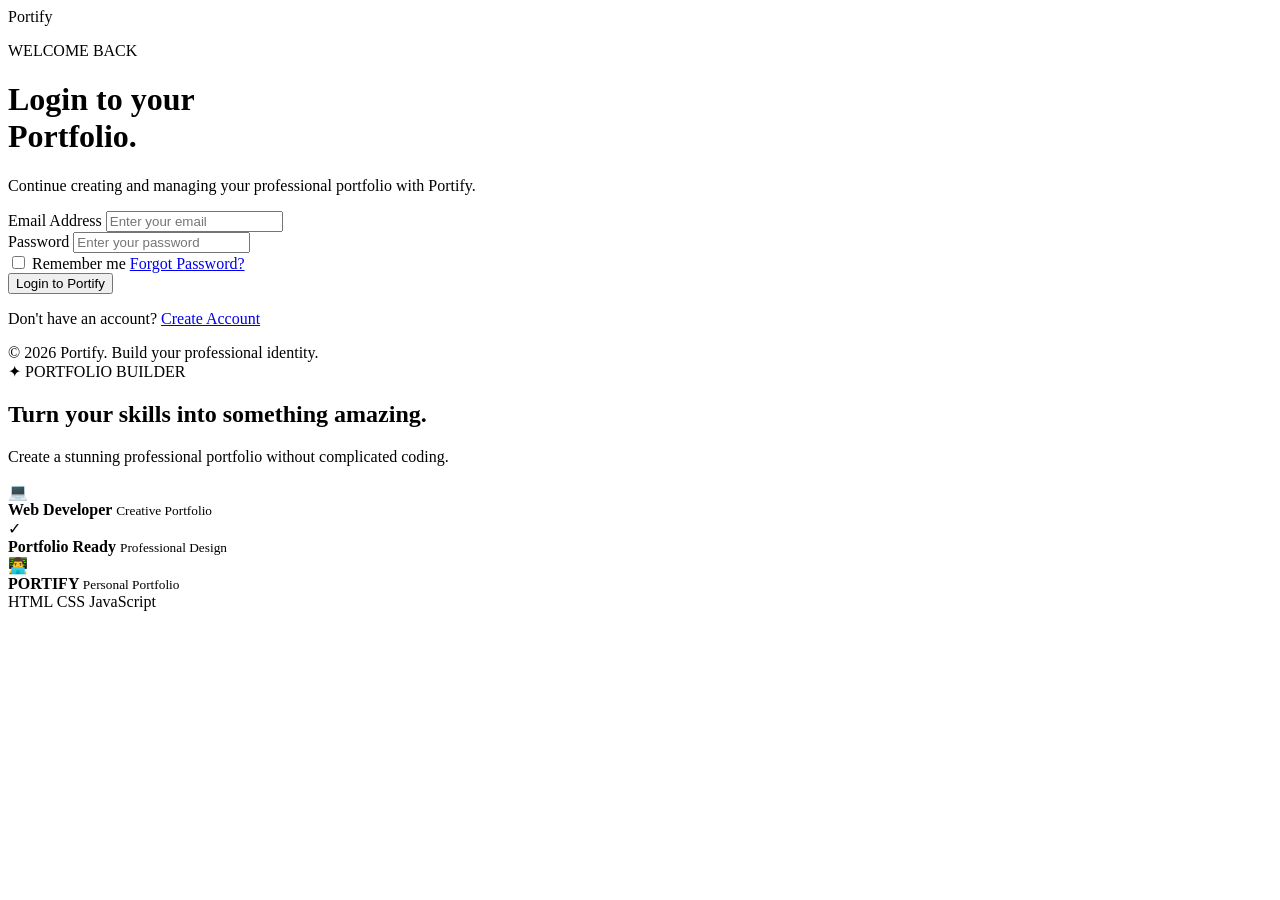
==== login.html @ 172eff01 "initial portfolio generator project" ====
<!DOCTYPE html>
<html lang="en">

<head>

    <meta charset="UTF-8">

    <meta name="viewport"
          content="width=device-width, initial-scale=1.0">

    <title>Login - Portify</title>

    <link rel="stylesheet" href="css/login.css">

</head>

<body>

    <div class="login-page">

        <!-- LEFT SIDE -->

        <div class="login-left">

            <div class="brand">
                <span>Port</span>ify
            </div>

            <div class="login-content">

                <p class="small-title">
                    WELCOME BACK
                </p>

                <h1>
                    Login to your<br>
                    <span>Portfolio.</span>
                </h1>

                <p class="description">
                    Continue creating and managing
                    your professional portfolio with Portify.
                </p>


                <form id="loginForm">

                    <div class="input-group">

                        <label for="email">
                            Email Address
                        </label>

                        <input
                            type="email"
                            id="email"
                            placeholder="Enter your email"
                            required>

                    </div>


                    <div class="input-group">

                        <label for="password">
                            Password
                        </label>

                        <input
                            type="password"
                            id="password"
                            placeholder="Enter your password"
                            required>

                    </div>


                    <div class="form-options">

                        <label class="remember">

                            <input
                                type="checkbox"
                                id="remember">

                            <span>
                                Remember me
                            </span>

                        </label>

                        <a href="#">
                            Forgot Password?
                        </a>

                    </div>


                    <button
                        type="submit"
                        class="login-btn">

                        Login to Portify

                    </button>

                </form>


                <p class="register-text">

                    Don't have an account?

                    <a href="register.html">
                        Create Account
                    </a>

                </p>

            </div>


            <div class="bottom-text">

                © 2026 Portify. Build your professional identity.

            </div>

        </div>


        <!-- RIGHT SIDE -->

        <div class="login-right">

            <div class="glow glow-one"></div>

            <div class="glow glow-two"></div>


            <div class="showcase">

                <div class="showcase-tag">
                    ✦ PORTFOLIO BUILDER
                </div>

                <h2>
                    Turn your skills into
                    <span>something amazing.</span>
                </h2>

                <p>
                    Create a stunning professional portfolio
                    without complicated coding.
                </p>


                <div class="floating-card card-one">

                    <div class="card-icon">
                        💻
                    </div>

                    <div>
                        <strong>
                            Web Developer
                        </strong>

                        <small>
                            Creative Portfolio
                        </small>
                    </div>

                </div>


                <div class="floating-card card-two">

                    <div class="mini-circle">
                        ✓
                    </div>

                    <div>
                        <strong>
                            Portfolio Ready
                        </strong>

                        <small>
                            Professional Design
                        </small>
                    </div>

                </div>


                <div class="main-showcase-card">

                    <div class="showcase-top">

                        <div class="profile-mini">
                            👨‍💻
                        </div>

                        <div>

                            <strong>
                                PORTIFY
                            </strong>

                            <small>
                                Personal Portfolio
                            </small>

                        </div>

                    </div>


                    <div class="showcase-line large"></div>

                    <div class="showcase-line"></div>

                    <div class="showcase-line short"></div>


                    <div class="skill-row">

                        <span>HTML</span>
                        <span>CSS</span>
                        <span>JavaScript</span>

                    </div>

                </div>

            </div>

        </div>

    </div>


    <script>

        const loginForm =
            document.getElementById("loginForm");


        loginForm.addEventListener(
            "submit",
            function(event) {

                event.preventDefault();


                const email =
                    document.getElementById("email").value.trim();

                const password =
                    document.getElementById("password").value.trim();


                if (!email || !password) {

                    alert("Please enter email and password.");

                    return;

                }


                /*
                    Demo Login

                    Store user email locally
                    and move to dashboard.
                */

                localStorage.setItem(
                    "portifyUser",
                    email.split("@")[0]
                );


                window.location.href =
                    "dashboard.html";

            }
        );

    </script>

</body>

</html>
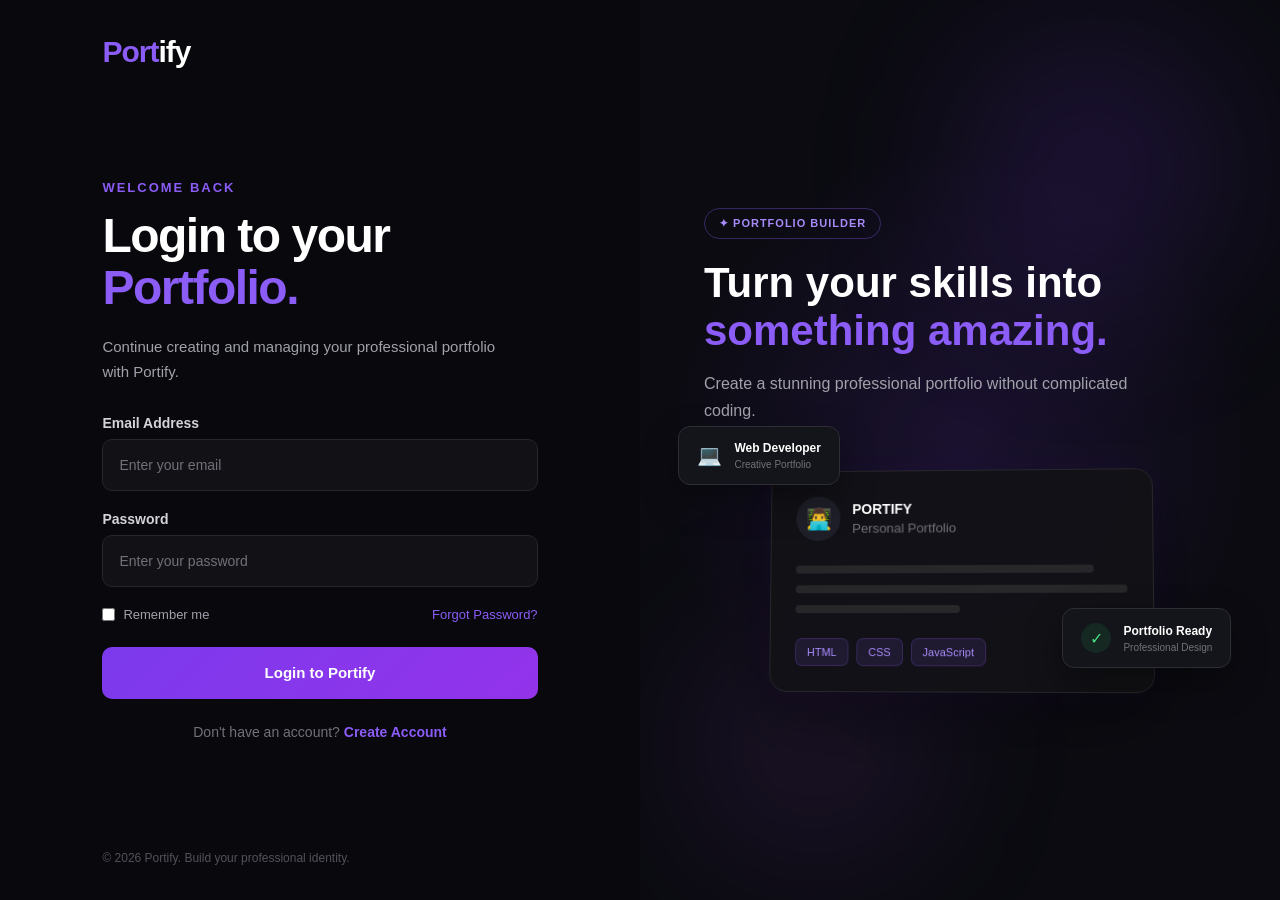
==== commit 3f5ec8af: "Updated login and register pages" ====
--- a/login.html
+++ b/login.html
@@ -10,7 +10,7 @@
 
     <title>Login - Portify</title>
 
-    <link rel="stylesheet" href="css/login.css">
+    <link rel="stylesheet" href="css/auth.css">
 
 </head>
 
--- a/css/auth.css
+++ b/css/auth.css
@@ -0,0 +1,492 @@
+/* ================================
+   PORTIFY AUTHENTICATION STYLES
+   Login + Register
+================================ */
+
+* {
+    margin: 0;
+    padding: 0;
+    box-sizing: border-box;
+}
+
+body {
+    font-family: Arial, Helvetica, sans-serif;
+    background: #08080d;
+    color: #ffffff;
+    min-height: 100vh;
+}
+
+.login-page {
+    min-height: 100vh;
+    display: flex;
+    background: #08080d;
+}
+
+/* ================================
+   LEFT SIDE
+================================ */
+
+.login-left {
+    width: 50%;
+    min-height: 100vh;
+    padding: 35px 8%;
+    display: flex;
+    flex-direction: column;
+    justify-content: space-between;
+    position: relative;
+    z-index: 2;
+}
+
+.brand {
+    font-size: 30px;
+    font-weight: 800;
+    letter-spacing: -1px;
+}
+
+.brand span {
+    color: #8b5cf6;
+}
+
+.login-content {
+    width: 100%;
+    max-width: 470px;
+    margin: auto 0;
+}
+
+.small-title {
+    color: #8b5cf6;
+    font-size: 13px;
+    font-weight: 700;
+    letter-spacing: 2px;
+    margin-bottom: 15px;
+}
+
+.login-content h1 {
+    font-size: 48px;
+    line-height: 1.08;
+    margin-bottom: 20px;
+    letter-spacing: -1.5px;
+}
+
+.login-content h1 span {
+    color: #8b5cf6;
+}
+
+.description {
+    color: #a1a1aa;
+    font-size: 15px;
+    line-height: 1.7;
+    margin-bottom: 30px;
+    max-width: 420px;
+}
+
+/* ================================
+   FORM
+================================ */
+
+.input-group {
+    margin-bottom: 20px;
+}
+
+.input-group label {
+    display: block;
+    color: #d4d4d8;
+    font-size: 14px;
+    font-weight: 600;
+    margin-bottom: 8px;
+}
+
+.input-group input {
+    width: 100%;
+    height: 52px;
+    padding: 0 16px;
+    border: 1px solid #27272a;
+    border-radius: 10px;
+    background: #111116;
+    color: #ffffff;
+    outline: none;
+    font-size: 14px;
+    transition: 0.3s;
+}
+
+.input-group input::placeholder {
+    color: #71717a;
+}
+
+.input-group input:focus {
+    border-color: #8b5cf6;
+    box-shadow: 0 0 0 3px rgba(139, 92, 246, 0.12);
+}
+
+/* ================================
+   OPTIONS
+================================ */
+
+.form-options {
+    display: flex;
+    justify-content: space-between;
+    align-items: center;
+    margin: 5px 0 25px;
+    font-size: 13px;
+}
+
+.remember {
+    display: flex;
+    align-items: center;
+    gap: 8px;
+    color: #a1a1aa;
+    cursor: pointer;
+}
+
+.remember input {
+    accent-color: #8b5cf6;
+}
+
+.form-options a {
+    color: #8b5cf6;
+    text-decoration: none;
+}
+
+.form-options a:hover {
+    color: #a78bfa;
+}
+
+/* ================================
+   BUTTON
+================================ */
+
+.login-btn {
+    width: 100%;
+    height: 52px;
+    border: none;
+    border-radius: 10px;
+    background: linear-gradient(
+        135deg,
+        #7c3aed,
+        #9333ea
+    );
+    color: white;
+    font-size: 15px;
+    font-weight: 700;
+    cursor: pointer;
+    transition: 0.3s;
+}
+
+.login-btn:hover {
+    transform: translateY(-2px);
+    box-shadow: 0 12px 30px rgba(124, 58, 237, 0.3);
+}
+
+.login-btn:active {
+    transform: translateY(0);
+}
+
+/* ================================
+   REGISTER TEXT
+================================ */
+
+.register-text {
+    text-align: center;
+    color: #71717a;
+    font-size: 14px;
+    margin-top: 25px;
+}
+
+.register-text a {
+    color: #8b5cf6;
+    font-weight: 600;
+    text-decoration: none;
+}
+
+.register-text a:hover {
+    color: #a78bfa;
+}
+
+/* ================================
+   BOTTOM TEXT
+================================ */
+
+.bottom-text {
+    color: #52525b;
+    font-size: 12px;
+}
+
+/* ================================
+   RIGHT SIDE
+================================ */
+
+.login-right {
+    width: 50%;
+    min-height: 100vh;
+    position: relative;
+    overflow: hidden;
+    background:
+        radial-gradient(
+            circle at 50% 50%,
+            rgba(124, 58, 237, 0.14),
+            transparent 55%
+        ),
+        #0b0b11;
+    display: flex;
+    align-items: center;
+    justify-content: center;
+}
+
+/* Glow */
+
+.glow {
+    position: absolute;
+    border-radius: 50%;
+    filter: blur(80px);
+    pointer-events: none;
+}
+
+.glow-one {
+    width: 250px;
+    height: 250px;
+    background: rgba(124, 58, 237, 0.18);
+    top: 5%;
+    right: 10%;
+}
+
+.glow-two {
+    width: 220px;
+    height: 220px;
+    background: rgba(168, 85, 247, 0.12);
+    bottom: 5%;
+    left: 10%;
+}
+
+/* ================================
+   SHOWCASE
+================================ */
+
+.showcase {
+    width: 80%;
+    max-width: 570px;
+    position: relative;
+    z-index: 2;
+}
+
+.showcase-tag {
+    display: inline-block;
+    padding: 8px 14px;
+    border: 1px solid rgba(139, 92, 246, 0.35);
+    border-radius: 30px;
+    color: #a78bfa;
+    font-size: 11px;
+    font-weight: 700;
+    letter-spacing: 1px;
+    margin-bottom: 20px;
+}
+
+.showcase h2 {
+    font-size: 42px;
+    line-height: 1.15;
+    margin-bottom: 15px;
+}
+
+.showcase h2 span {
+    color: #8b5cf6;
+}
+
+.showcase > p {
+    color: #a1a1aa;
+    line-height: 1.7;
+    max-width: 450px;
+}
+
+/* ================================
+   MAIN CARD
+================================ */
+
+.main-showcase-card {
+    width: 75%;
+    margin: 45px auto 0;
+    padding: 25px;
+    border: 1px solid #27272a;
+    border-radius: 18px;
+    background: rgba(17, 17, 22, 0.9);
+    box-shadow:
+        0 25px 70px rgba(0, 0, 0, 0.45),
+        0 0 40px rgba(124, 58, 237, 0.08);
+    transform: perspective(900px) rotateX(3deg) rotateY(-3deg);
+}
+
+.showcase-top {
+    display: flex;
+    align-items: center;
+    gap: 12px;
+    margin-bottom: 25px;
+}
+
+.profile-mini {
+    width: 45px;
+    height: 45px;
+    display: flex;
+    align-items: center;
+    justify-content: center;
+    border-radius: 50%;
+    background: #1f1f29;
+    font-size: 21px;
+}
+
+.showcase-top strong {
+    display: block;
+    font-size: 14px;
+}
+
+.showcase-top small {
+    display: block;
+    color: #71717a;
+    margin-top: 4px;
+}
+
+.showcase-line {
+    height: 8px;
+    background: #27272a;
+    border-radius: 10px;
+    margin-bottom: 12px;
+}
+
+.showcase-line.large {
+    width: 90%;
+}
+
+.showcase-line.short {
+    width: 50%;
+}
+
+.skill-row {
+    display: flex;
+    gap: 8px;
+    margin-top: 25px;
+    flex-wrap: wrap;
+}
+
+.skill-row span {
+    padding: 7px 11px;
+    border-radius: 7px;
+    background: rgba(139, 92, 246, 0.12);
+    border: 1px solid rgba(139, 92, 246, 0.2);
+    color: #a78bfa;
+    font-size: 11px;
+}
+
+/* ================================
+   FLOATING CARDS
+================================ */
+
+.floating-card {
+    position: absolute;
+    display: flex;
+    align-items: center;
+    gap: 12px;
+    padding: 14px 18px;
+    background: #14141b;
+    border: 1px solid #2d2d35;
+    border-radius: 12px;
+    box-shadow: 0 15px 35px rgba(0, 0, 0, 0.35);
+    z-index: 5;
+}
+
+.floating-card strong {
+    display: block;
+    font-size: 12px;
+}
+
+.floating-card small {
+    display: block;
+    color: #71717a;
+    font-size: 10px;
+    margin-top: 4px;
+}
+
+.card-one {
+    top: 45%;
+    left: -5%;
+}
+
+.card-two {
+    bottom: 5%;
+    right: -3%;
+}
+
+.card-icon {
+    font-size: 20px;
+}
+
+.mini-circle {
+    width: 30px;
+    height: 30px;
+    border-radius: 50%;
+    display: flex;
+    align-items: center;
+    justify-content: center;
+    background: rgba(34, 197, 94, 0.12);
+    color: #4ade80;
+}
+
+/* ================================
+   REGISTER PAGE
+================================ */
+
+.register-content {
+    max-width: 470px;
+}
+
+.register-content h1 {
+    margin-bottom: 15px;
+}
+
+/* ================================
+   RESPONSIVE
+================================ */
+
+@media (max-width: 900px) {
+
+    .login-page {
+        display: block;
+    }
+
+    .login-left {
+        width: 100%;
+        padding: 30px 7%;
+    }
+
+    .login-right {
+        display: none;
+    }
+
+    .login-content {
+        max-width: 600px;
+        margin: 70px auto;
+    }
+
+    .bottom-text {
+        margin-top: 30px;
+    }
+}
+
+@media (max-width: 500px) {
+
+    .login-left {
+        padding: 25px 20px;
+    }
+
+    .login-content h1 {
+        font-size: 36px;
+    }
+
+    .description {
+        font-size: 14px;
+    }
+
+    .form-options {
+        font-size: 12px;
+    }
+
+    .brand {
+        font-size: 26px;
+    }
+}
